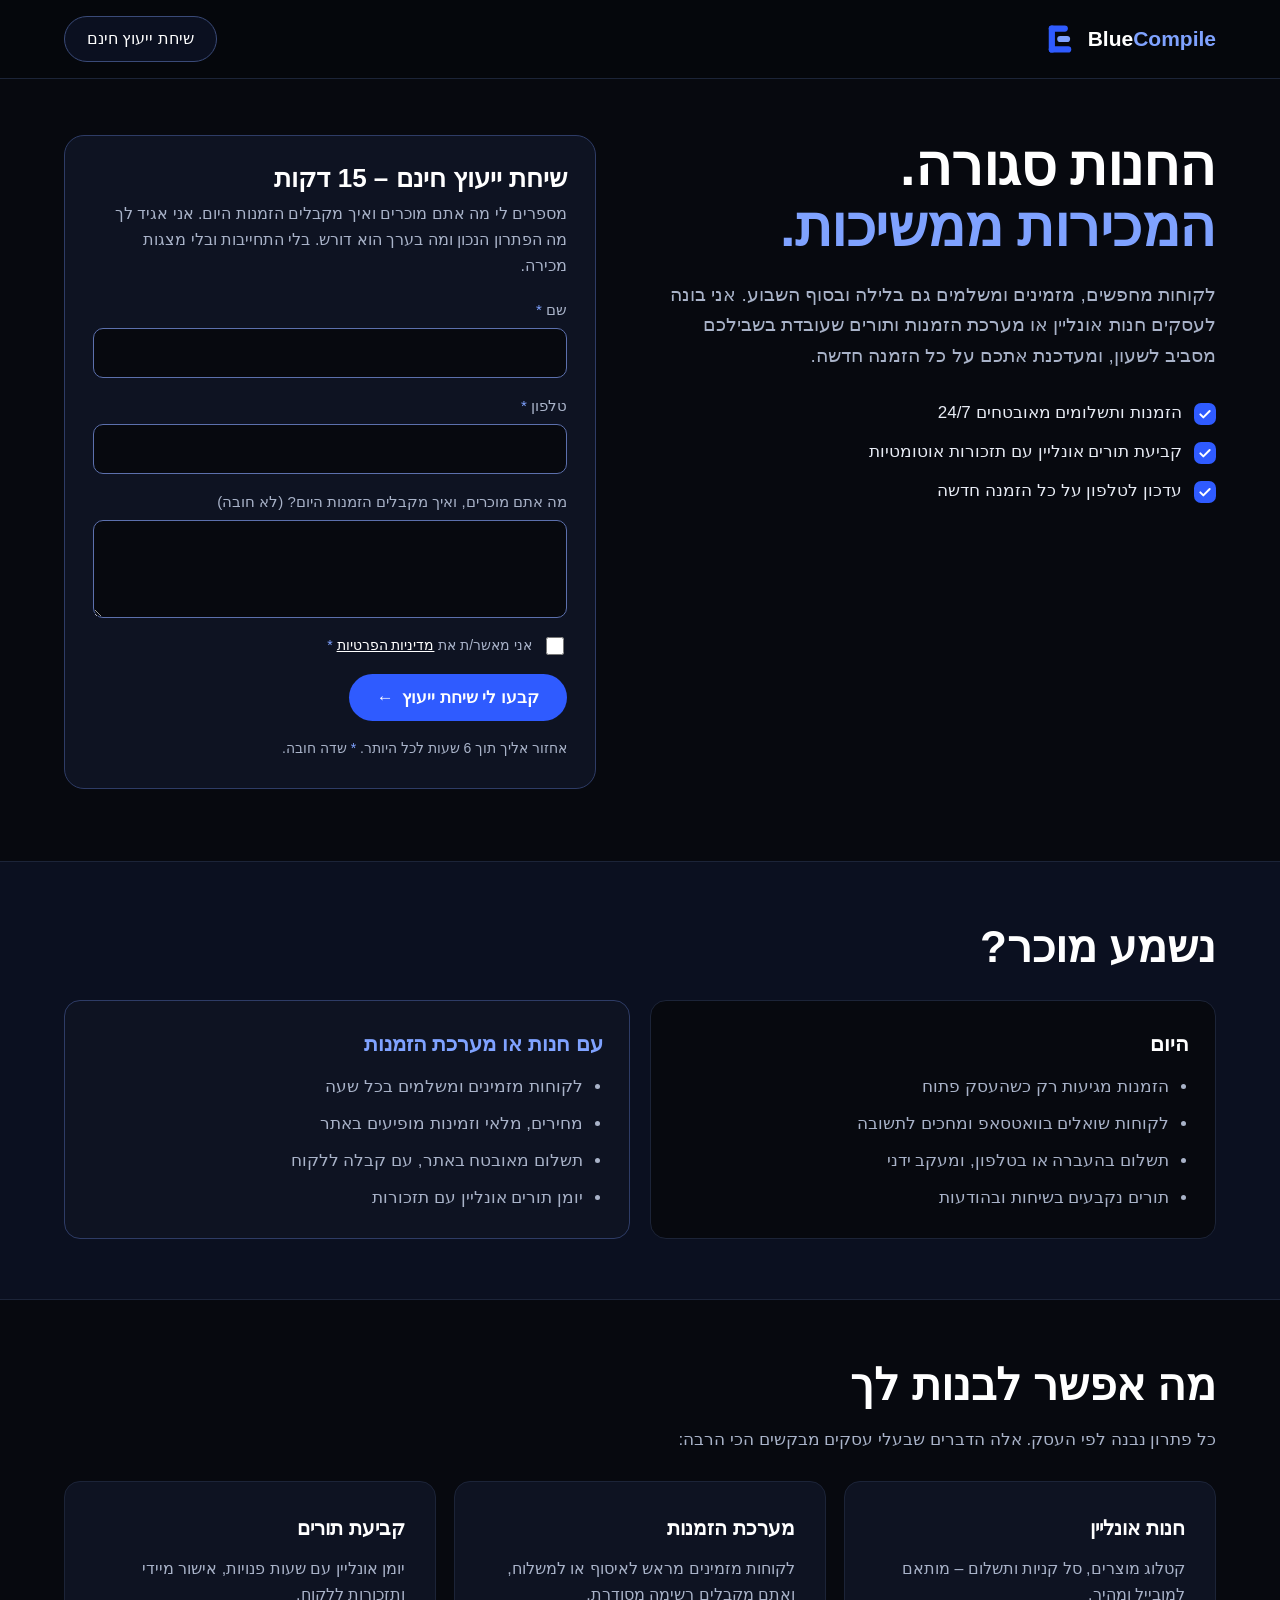
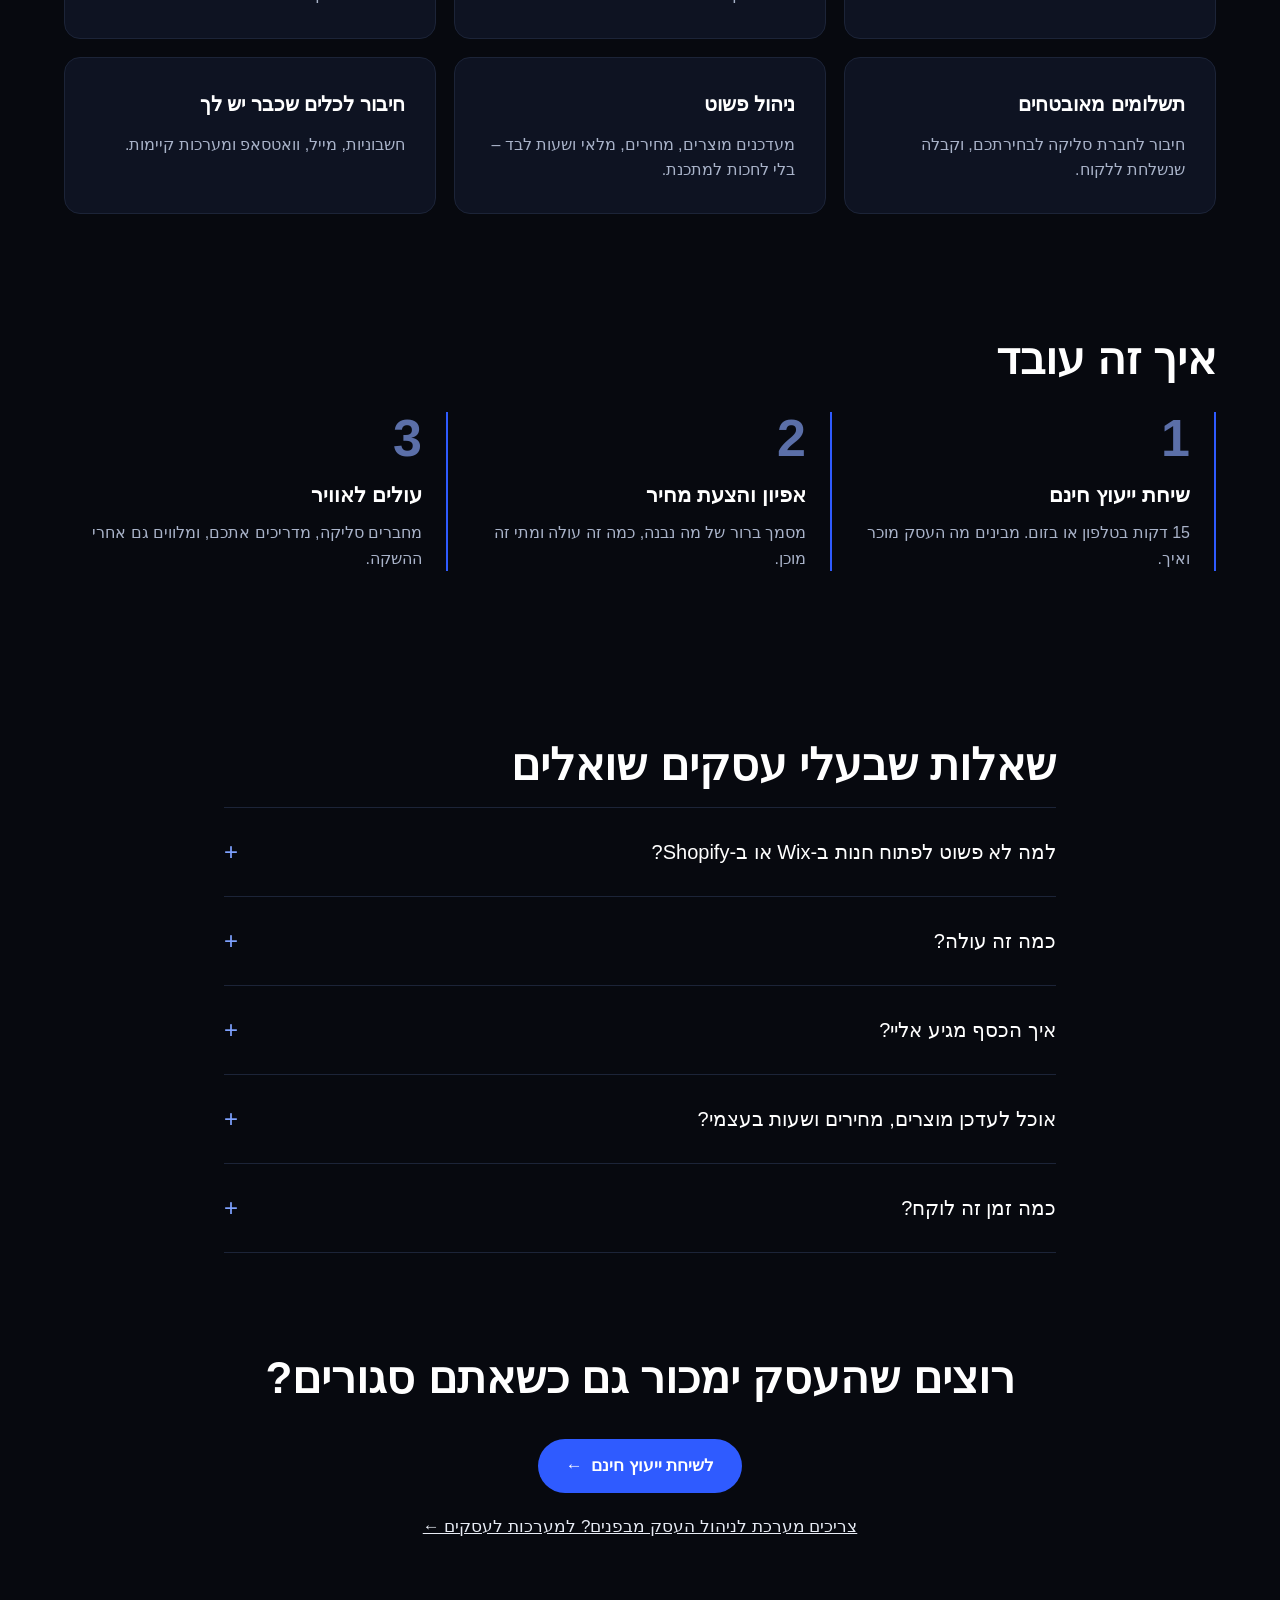
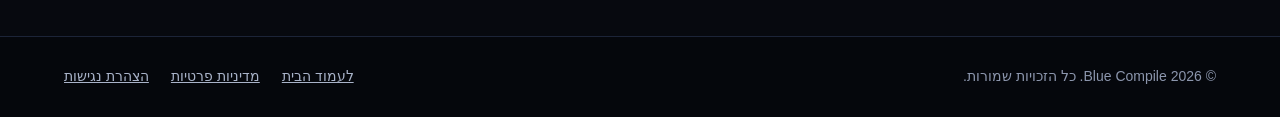
==== stores/index.html @ ac828753 "SEO: new landing pages, shorter descriptions, schema and sitemap - New page: online stores & orderin" ====
<!doctype html>
<html lang="he" dir="rtl">
<head>
<meta charset="utf-8">
<meta http-equiv="Content-Security-Policy" content="default-src 'self'; script-src 'self' https://gc.zgo.at 'sha256-ZF6asi5tMLktMOJkgpYoQeKQSBmZ2P6BsjSql/QqwnU='; style-src 'self' https://fonts.googleapis.com; font-src https://fonts.gstatic.com; img-src 'self' data: https://bluecompile.goatcounter.com; connect-src 'self' https://api.web3forms.com https://bluecompile.goatcounter.com; form-action https://api.web3forms.com; base-uri 'self'; object-src 'none'; upgrade-insecure-requests">
<meta name="referrer" content="strict-origin-when-cross-origin">
<meta name="viewport" content="width=device-width, initial-scale=1, viewport-fit=cover">
<title>בניית חנות אונליין ומערכת הזמנות לעסק | Blue Compile</title>
<meta name="description" content="חנות אונליין, מערכת הזמנות או קביעת תורים שמקבלת תשלומים 24/7 – בנויה לפי העסק שלך. שיחת ייעוץ חינם של 15 דקות, בלי התחייבות.">
<meta name="theme-color" content="#05070C">
<link rel="canonical" href="https://bluecompile.co.il/stores/">
<link rel="icon" href="../favicon.svg" type="image/svg+xml">
<meta property="og:type" content="website">
<meta property="og:site_name" content="Blue Compile">
<meta property="og:url" content="https://bluecompile.co.il/stores/">
<meta property="og:title" content="החנות סגורה. המכירות ממשיכות.">
<meta property="og:description" content="חנות אונליין ומערכת הזמנות ותורים שעובדת בשבילך 24/7. שיחת ייעוץ חינם של 15 דקות.">
<meta property="og:image" content="https://bluecompile.co.il/og-image.png">
<meta property="og:locale" content="he_IL">
<meta name="twitter:card" content="summary_large_image">
<link rel="preconnect" href="https://fonts.googleapis.com">
<link rel="preconnect" href="https://fonts.gstatic.com" crossorigin>
<link href="https://fonts.googleapis.com/css2?family=Rubik:wght@500;700;800&family=Heebo:wght@400;500;700&family=JetBrains+Mono:wght@500&display=swap" rel="stylesheet">
<link rel="stylesheet" href="../styles.css">
<script>window.goatcounter = {path: function (p) { return location.host + p; }};</script>
<script data-goatcounter="https://bluecompile.goatcounter.com/count" async src="https://gc.zgo.at/count.js"></script>
<script type="application/ld+json">
{
 "@context": "https://schema.org",
 "@type": "Service",
 "name": "בניית חנות אונליין ומערכת הזמנות לעסק",
 "serviceType": "E-commerce and online ordering development",
 "description": "חנות אונליין, מערכת הזמנות או קביעת תורים שמקבלת תשלומים 24/7, עם ממשק ניהול פשוט ועדכון על כל הזמנה חדשה.",
 "url": "https://bluecompile.co.il/stores/",
 "inLanguage": "he",
 "areaServed": "IL",
 "provider": {"@type": "Organization", "@id": "https://bluecompile.co.il/#org", "name": "Blue Compile", "url": "https://bluecompile.co.il/"},
 "offers": {"@type": "Offer", "name": "שיחת ייעוץ חינם – 15 דקות", "price": "0", "priceCurrency": "ILS"}
}
</script>
<script type="application/ld+json">
{
 "@context": "https://schema.org",
 "@type": "FAQPage",
 "mainEntity": [
  {"@type": "Question", "name": "למה לא פשוט לפתוח חנות ב-Wix או ב-Shopify?", "acceptedAnswer": {"@type": "Answer", "text": "לפעמים זו בדיוק התשובה הנכונה, ואם זה המצב אגיד לך את זה בשיחה. פתרון מותאם שווה את זה כשיש לך תהליך מיוחד: הזמנות בהתאמה אישית, משלוחים או תורים מורכבים, חיבור למערכות שכבר יש לך, או עמלות חודשיות שכבר מצטברות."}},
  {"@type": "Question", "name": "איך הכסף מגיע אליי?", "acceptedAnswer": {"@type": "Answer", "text": "התשלום עובר דרך חברת סליקה מוכרת לבחירתך, והכסף נכנס ישירות לחשבון העסק שלך."}},
  {"@type": "Question", "name": "אוכל לעדכן מוצרים, מחירים ושעות בעצמי?", "acceptedAnswer": {"@type": "Answer", "text": "כן. מקבלים ממשק ניהול פשוט לעדכון מוצרים, מחירים, מלאי ושעות פעילות, בלי לחכות למתכנת."}}
 ]
}
</script>
</head>
<body class="lp">

<a class="skip" href="#main">דלג לתוכן</a>

<header class="page-head">
  <div class="nav wrap">
    <a href="../" class="logo" dir="ltr" aria-label="Blue Compile – לעמוד הבית"><svg class="logo-mark" viewBox="0 0 64 64" aria-hidden="true" focusable="false"><rect x="12" y="8" width="11" height="48" rx="5.5" fill="#2F5BFF"/><rect x="12" y="8" width="34" height="11" rx="5.5" fill="#2F5BFF"/><rect x="27" y="26.5" width="23" height="11" rx="5.5" fill="#7FA2FF"/><rect x="12" y="45" width="40" height="11" rx="5.5" fill="#2F5BFF"/></svg><span class="logo-text">Blue<span>Compile</span></span></a>
    <a href="#lead" class="btn btn-ghost btn-sm">שיחת ייעוץ חינם</a>
  </div>
</header>

<main id="main" tabindex="-1">

<section class="wrap lp-hero" aria-labelledby="lpTitle">
  <div class="lp-hero-copy">
    <h1 id="lpTitle">החנות סגורה. <span class="hl">המכירות ממשיכות.</span></h1>
    <p class="lead">לקוחות מחפשים, מזמינים ומשלמים גם בלילה ובסוף השבוע. אני בונה לעסקים חנות אונליין או מערכת הזמנות ותורים שעובדת בשבילכם מסביב לשעון, ומעדכנת אתכם על כל הזמנה חדשה.</p>
    <ul class="lp-ticks">
      <li>הזמנות ותשלומים מאובטחים 24/7</li>
      <li>קביעת תורים אונליין עם תזכורות אוטומטיות</li>
      <li>עדכון לטלפון על כל הזמנה חדשה</li>
    </ul>
  </div>

  <div class="lp-offer" id="lead">
    <h2 id="leadTitle">שיחת ייעוץ חינם – 15 דקות</h2>
    <p class="lp-offer-sub">מספרים לי מה אתם מוכרים ואיך מקבלים הזמנות היום. אני אגיד לך מה הפתרון הנכון ומה בערך הוא דורש. בלי התחייבות ובלי מצגות מכירה.</p>
    <form class="form lp-form" id="contactForm" action="https://api.web3forms.com/submit" method="post" aria-labelledby="leadTitle">
      <input type="hidden" name="access_key" value="4b97d693-526b-404d-8cff-8bf46e7ca1a6">
      <input type="hidden" name="subject" value="בקשה לשיחת ייעוץ – דף חנויות אונליין">
      <input type="hidden" name="source" value="דף נחיתה: חנויות אונליין ומערכות הזמנות">
      <input type="checkbox" name="botcheck" class="hp" tabindex="-1" autocomplete="off" aria-hidden="true">
      <label><span>שם <span class="req" aria-hidden="true">*</span></span><input type="text" name="name" maxlength="100" autocomplete="name" required></label>
      <label><span>טלפון <span class="req" aria-hidden="true">*</span></span><input type="tel" name="phone" maxlength="30" autocomplete="tel" inputmode="tel" dir="ltr" required></label>
      <label><span>מה אתם מוכרים, ואיך מקבלים הזמנות היום? (לא חובה)</span><textarea name="message" maxlength="2000" rows="3"></textarea></label>
      <label class="check"><input type="checkbox" name="consent" required><span>אני מאשר/ת את <a href="../privacy.html">מדיניות הפרטיות</a> <span class="req" aria-hidden="true">*</span></span></label>
      <div class="status" id="formStatus" role="status" data-sending="שולח…" data-success="תודה! קיבלתי את הפרטים ואחזור אליך לתיאום השיחה." data-error="משהו השתבש והפרטים לא נשלחו. אפשר לנסות שוב, או לכתוב לי ישירות ל-blueecompile@gmail.com."></div>
      <button type="submit" class="btn btn-primary lp-submit">קבעו לי שיחת ייעוץ <span aria-hidden="true">←</span></button>
      <p class="form-note">אחזור אליך תוך 6 שעות לכל היותר. <span class="req">*</span> שדה חובה.</p>
    </form>
  </div>
</section>

<section class="band" aria-labelledby="beforeAfter">
  <div class="wrap section-tight">
    <h2 id="beforeAfter">נשמע מוכר?</h2>
    <div class="lp-compare">
      <div class="lp-col lp-before">
        <h3>היום</h3>
        <ul>
          <li>הזמנות מגיעות רק כשהעסק פתוח</li>
          <li>לקוחות שואלים בוואטסאפ ומחכים לתשובה</li>
          <li>תשלום בהעברה או בטלפון, ומעקב ידני</li>
          <li>תורים נקבעים בשיחות ובהודעות</li>
        </ul>
      </div>
      <div class="lp-col lp-after">
        <h3>עם חנות או מערכת הזמנות</h3>
        <ul>
          <li>לקוחות מזמינים ומשלמים בכל שעה</li>
          <li>מחירים, מלאי וזמינות מופיעים באתר</li>
          <li>תשלום מאובטח באתר, עם קבלה ללקוח</li>
          <li>יומן תורים אונליין עם תזכורות</li>
        </ul>
      </div>
    </div>
  </div>
</section>

<section class="wrap section-tight" aria-labelledby="whatTitle">
  <h2 id="whatTitle">מה אפשר לבנות לך</h2>
  <p class="sub">כל פתרון נבנה לפי העסק. אלה הדברים שבעלי עסקים מבקשים הכי הרבה:</p>
  <div class="grid grid-cards lp-features">
    <div class="card"><h3>חנות אונליין</h3><p>קטלוג מוצרים, סל קניות ותשלום – מותאם למובייל ומהיר.</p></div>
    <div class="card"><h3>מערכת הזמנות</h3><p>לקוחות מזמינים מראש לאיסוף או למשלוח, ואתם מקבלים רשימה מסודרת.</p></div>
    <div class="card"><h3>קביעת תורים</h3><p>יומן אונליין עם שעות פנויות, אישור מיידי ותזכורות ללקוח.</p></div>
    <div class="card"><h3>תשלומים מאובטחים</h3><p>חיבור לחברת סליקה לבחירתכם, וקבלה שנשלחת ללקוח.</p></div>
    <div class="card"><h3>ניהול פשוט</h3><p>מעדכנים מוצרים, מחירים, מלאי ושעות לבד – בלי לחכות למתכנת.</p></div>
    <div class="card"><h3>חיבור לכלים שכבר יש לך</h3><p>חשבוניות, מייל, וואטסאפ ומערכות קיימות.</p></div>
  </div>
</section>

<section class="wrap section-tight" aria-labelledby="howTitle">
  <h2 id="howTitle">איך זה עובד</h2>
  <ol class="grid grid-4 steps lp-steps">
    <li><div class="big" aria-hidden="true">1</div><h3>שיחת ייעוץ חינם</h3><p>15 דקות בטלפון או בזום. מבינים מה העסק מוכר ואיך.</p></li>
    <li><div class="big" aria-hidden="true">2</div><h3>אפיון והצעת מחיר</h3><p>מסמך ברור של מה נבנה, כמה זה עולה ומתי זה מוכן.</p></li>
    <li><div class="big" aria-hidden="true">3</div><h3>עולים לאוויר</h3><p>מחברים סליקה, מדריכים אתכם, ומלווים גם אחרי ההשקה.</p></li>
  </ol>
</section>

<section class="wrap narrow section-tight" aria-labelledby="lpFaq">
  <h2 id="lpFaq">שאלות שבעלי עסקים שואלים</h2>
  <details><summary><span>למה לא פשוט לפתוח חנות ב-Wix או ב-Shopify?</span><i aria-hidden="true">+</i></summary><p>לפעמים זו בדיוק התשובה הנכונה, ואם זה המצב אגיד לך את זה בשיחה. פתרון מותאם שווה את זה כשיש לך תהליך מיוחד: הזמנות בהתאמה אישית, משלוחים או תורים מורכבים, חיבור למערכות שכבר יש לך, או עמלות חודשיות שכבר מצטברות.</p></details>
  <details><summary><span>כמה זה עולה?</span><i aria-hidden="true">+</i></summary><p>זה תלוי במה שהעסק צריך. בשיחת הייעוץ נבין את הצרכים, ואחריה תקבל הצעת מחיר מסודרת – בלי התחייבות.</p></details>
  <details><summary><span>איך הכסף מגיע אליי?</span><i aria-hidden="true">+</i></summary><p>התשלום עובר דרך חברת סליקה מוכרת לבחירתך, והכסף נכנס ישירות לחשבון העסק שלך.</p></details>
  <details><summary><span>אוכל לעדכן מוצרים, מחירים ושעות בעצמי?</span><i aria-hidden="true">+</i></summary><p>כן. מקבלים ממשק ניהול פשוט לעדכון מוצרים, מחירים, מלאי ושעות פעילות, בלי לחכות למתכנת.</p></details>
  <details><summary><span>כמה זמן זה לוקח?</span><i aria-hidden="true">+</i></summary><p>לוח הזמנים נקבע באפיון. מתחילים במה שהכי חשוב לך, כדי שתתחיל למכור אונליין כמה שיותר מהר.</p></details>
</section>

<section class="wrap section-tight lp-final">
  <h2>רוצים שהעסק ימכור גם כשאתם סגורים?</h2>
  <a href="#lead" class="btn btn-primary">לשיחת ייעוץ חינם <span aria-hidden="true">←</span></a>
  <p><a href="../systems/">צריכים מערכת לניהול העסק מבפנים? למערכות לעסקים ←</a></p>
</section>

</main>

<footer class="footer">
  <div class="wrap footer-inner">
    <span>© <span id="year">2026</span> Blue Compile. כל הזכויות שמורות.</span>
    <span class="footer-links"><a href="../">לעמוד הבית</a><a href="../privacy.html">מדיניות פרטיות</a><a href="../accessibility.html">הצהרת נגישות</a></span>
  </div>
</footer>

<aside aria-label="קיצור דרך לשיחת ייעוץ"><a href="#lead" class="lp-sticky">לשיחת ייעוץ חינם – 15 דקות</a></aside>

<script src="../main.js" defer></script>
</body>
</html>
---- styles.css ----
:root{
  --bg:#07090F; --bg-deep:#05070C; --band:#0B1020; --surface:#0E1322;
  --line:#1C2438; --line-strong:#2E3C66; --input-border:#5C70AD;
  --text:#E8ECF5; --muted:#A9B3C9; --dim:#8C96AD; --white:#FFFFFF;
  --accent:#2F5BFF; --accent-light:#7FA2FF;
  --radius:16px; --max:1200px;
}
*{box-sizing:border-box}
html{scroll-behavior:smooth}
body{margin:0;background:var(--bg);color:var(--text);font-family:Heebo,sans-serif;font-size:17px;line-height:1.6}
a{color:var(--text)}
h1,h2,h3{font-family:Rubik,sans-serif;color:var(--white);margin:0}
p{margin:0}
img{max-width:100%}
.skip{position:absolute;inset-inline-start:8px;top:8px;transform:translateY(-200%);background:var(--accent);color:#fff;padding:8px 14px;border-radius:8px;z-index:10}
.skip:focus{transform:none}
.wrap{max-width:var(--max);margin:0 auto;padding-inline:24px}
.narrow{max-width:880px}
.section{padding-block:100px}
.section-tight{padding-block:60px}
.eyebrow{font-family:'JetBrains Mono',monospace;font-size:14px;color:var(--accent-light);margin-bottom:12px}
.eyebrow-light{color:#DCE3FF}
h2{font-weight:700;font-size:clamp(32px,4vw,44px);line-height:1.15;margin-bottom:16px}
h2.xl{font-weight:800;font-size:clamp(36px,5vw,50px);line-height:1.1}
.sub{color:var(--muted);max-width:620px}
.grid{display:grid;gap:18px;margin-top:44px}
.grid-cards{grid-template-columns:repeat(auto-fit,minmax(min(330px,100%),1fr))}
.grid-4{grid-template-columns:repeat(auto-fit,minmax(min(240px,100%),1fr));gap:28px}
.grid-3{grid-template-columns:repeat(auto-fit,minmax(min(320px,100%),1fr));gap:24px}
.grid-2{grid-template-columns:repeat(auto-fit,minmax(min(340px,100%),1fr));gap:24px;margin-top:0}

/* buttons */
.btn{display:inline-flex;align-items:center;gap:8px;min-height:44px;padding:13px 28px;border-radius:999px;text-decoration:none;font-weight:700;font-size:17px;border:none;cursor:pointer;font-family:inherit}
.btn-primary{background:var(--accent);color:#fff}

.btn-ghost{border:1.5px solid #3A4A78;background:var(--band);color:#fff;font-weight:500}
.btn-sm{padding:9px 22px;font-size:16px}

/* hero */
.hero{position:relative;overflow:hidden;min-height:780px;background:var(--bg-deep);border-bottom:1px solid var(--line)}
#hero3d{position:absolute;inset:0;width:100%;height:100%;display:block}
.hero-inner{position:relative}
.nav{display:flex;flex-wrap:wrap;align-items:center;justify-content:space-between;gap:16px;padding-block:22px}
.logo{display:flex;align-items:center;gap:10px;text-decoration:none;color:#fff}
.logo-mark{width:36px;height:36px;display:block;flex:none}
.logo-text{font-family:Rubik,sans-serif;font-weight:700;font-size:21px}
.logo-text span{color:var(--accent-light)}
.nav-links{display:flex;flex-wrap:wrap;gap:28px;font-weight:500;font-size:16px}
.nav-links a{text-decoration:none}
.hero-body{padding-block:110px 120px}
.hero-copy{max-width:620px}
.hero h1{font-weight:800;font-size:clamp(42px,6vw,68px);line-height:1.06;letter-spacing:-1px}
.hl{color:var(--accent-light)}
.lead{margin-top:28px;font-size:20px;color:var(--muted);max-width:520px}
.ctas{display:flex;flex-wrap:wrap;gap:14px;margin-top:38px}
.stats{display:flex;flex-wrap:wrap;gap:44px;margin-top:64px}
.stats strong{display:block;font-family:Rubik,sans-serif;font-size:34px;color:#fff}
.stats span{font-size:15px;color:var(--dim)}

/* strip */
.strip{background:var(--band);border-bottom:1px solid var(--line)}
.strip-inner{display:flex;flex-wrap:wrap;justify-content:center;gap:14px 30px;padding-block:24px;font-family:'JetBrains Mono',monospace;font-size:15px;color:var(--muted)}
.strip i{font-style:normal;color:var(--line-strong)}

/* cards */
.card{background:var(--surface);border:1px solid var(--line);border-radius:var(--radius);padding:30px;display:flex;flex-direction:column;gap:12px;transition:border-color .2s,transform .2s}

.card h3{font-size:23px}
.card p{color:var(--muted);font-size:16px}
.num{font-family:'JetBrains Mono',monospace;font-size:15px;color:var(--accent-light)}
.tags{display:flex;flex-wrap:wrap;gap:8px;margin-top:auto;padding-top:8px}
.tags span{font-family:'JetBrains Mono',monospace;font-size:12px;color:#C9D3EA;background:#121A2E;border:1px solid #24304D;padding:4px 10px;border-radius:999px}

/* when */
.when{background:var(--accent);color:#fff;border-radius:24px;padding:56px 48px}
.when h2{margin-bottom:0}
.when .grid>div{border-top:1px solid #A8B9FF;padding-top:20px}
.when h3{font-size:20px;margin-bottom:8px}
.when p{color:#EEF1FF;font-size:16px}

/* steps */
.steps{list-style:none;padding:0;margin-top:44px;gap:0}
.steps li{border-inline-start:2px solid var(--accent);padding-inline:24px;margin-bottom:32px}
.steps .big{font-family:Rubik,sans-serif;font-weight:800;font-size:52px;line-height:1;color:#5B6FA8}
.steps h3{margin:14px 0 8px;font-size:21px}
.steps p,.why p{color:var(--muted);font-size:16px}
.band{background:var(--band);border-block:1px solid var(--line)}
.why h3{margin:10px 0 8px;font-size:21px}

/* projects */
.row-between{display:flex;flex-wrap:wrap;justify-content:space-between;align-items:flex-end;gap:16px}
.row-between h2{margin-bottom:0}
.link{font-weight:500;color:var(--accent-light)}
.project{display:flex;flex-direction:column;gap:14px}
.shot{aspect-ratio:4/3;border-radius:var(--radius);background:var(--surface);border:1px dashed var(--line-strong);display:flex;align-items:center;justify-content:center;color:var(--dim);font-size:15px}
.ptag{font-family:'JetBrains Mono',monospace;font-size:13px;color:var(--dim)}
.project h3{font-size:22px}
.project p{color:var(--muted);font-size:16px}

/* quotes */
.quote{margin:0;background:var(--surface);border:1px solid var(--line);border-radius:var(--radius);padding:36px}
.quote blockquote{margin:0;font-family:Rubik,sans-serif;font-weight:500;font-size:22px;line-height:1.45;color:#fff}
.quote figcaption{margin-top:22px;display:flex;align-items:center;gap:12px}
.quote small{color:var(--dim);font-size:15px}
.avatar{width:44px;height:44px;border-radius:50%;background:var(--line);flex:none}

/* faq */
details{border-top:1px solid var(--line);padding:22px 0}
details:last-of-type{border-bottom:1px solid var(--line)}
summary{cursor:pointer;list-style:none;display:flex;justify-content:space-between;align-items:center;gap:16px;min-height:44px;font-family:Rubik,sans-serif;font-weight:500;font-size:20px;color:#fff}
summary::-webkit-details-marker{display:none}
summary i{font-style:normal;font-size:24px;color:var(--accent-light);transition:transform .2s}
details[open] summary i{transform:rotate(45deg)}
details p{margin-top:12px;color:var(--muted)}

/* contact */
.contact{display:flex;flex-wrap:wrap;gap:56px}
.contact-copy{flex:1 1 380px;min-width:0}
.contact-links{margin-top:32px;display:flex;flex-direction:column;gap:10px;font-size:17px}
.contact-links a{color:#fff}
.form{flex:999 1 480px;min-width:0;background:var(--surface);border:1px solid var(--line);border-radius:18px;padding:32px;display:flex;flex-direction:column;gap:18px}
.form .row{display:flex;flex-wrap:wrap;gap:18px}
.form .row label{flex:1 1 200px}
.form label{display:flex;flex-direction:column;gap:6px;font-size:15px;color:var(--muted)}
.form input[type=text],.form input[type=tel],.form input[type=email],.form textarea{font:inherit;background:var(--bg);border:1px solid var(--input-border);border-radius:10px;padding:12px 14px;color:#fff;min-height:44px}
.form input:focus,.form textarea:focus{outline:2px solid var(--accent-light);outline-offset:1px}
.form textarea{resize:vertical}
.form .check{flex-direction:row;align-items:flex-start;gap:10px;font-size:14px}
.form .check input{width:18px;height:18px;margin-top:3px}
.form .check a{color:#fff}
.form .btn{align-self:flex-start}
.status{background:#16244A;color:#fff;border-radius:10px;padding:14px 16px}
.status:empty{display:none}
.status.is-error{background:#3A1622}
.hp{display:none}
.form .btn:disabled{opacity:.6;cursor:wait}
.form .check>span{flex:1}

/* footer */
.footer{background:var(--bg-deep);color:var(--dim);font-size:14px;border-top:1px solid var(--line)}
.footer-inner{display:flex;flex-wrap:wrap;justify-content:space-between;gap:16px;padding-block:28px}
.footer-links{display:flex;flex-wrap:wrap;gap:22px}
.footer-links a{color:var(--muted)}

/* accessibility */
:focus-visible{outline:2px solid var(--accent-light);outline-offset:3px;border-radius:4px}
.btn:focus-visible{border-radius:999px}
.anim-toggle{position:absolute;inset-inline-end:24px;bottom:20px;z-index:2;min-height:44px;padding:8px 16px;border-radius:999px;border:1px solid var(--input-border);background:var(--band);color:var(--text);font:inherit;font-size:14px;cursor:pointer}

.req{color:var(--accent-light)}
.form-note{font-size:14px;color:var(--muted)}

/* text pages (accessibility statement) */
.page-head{border-bottom:1px solid var(--line);background:var(--bg-deep)}
.doc{max-width:760px;margin:0 auto;padding-inline:24px;padding-block:64px 96px}
.doc h1{font-weight:800;font-size:clamp(32px,4.5vw,44px);line-height:1.15;margin-bottom:12px;text-wrap:balance}
.doc h2{font-size:24px;margin:44px 0 12px}
.doc p,.doc li{color:var(--muted);max-width:68ch}
.doc p+p{margin-top:12px}
.doc ul{padding-inline-start:22px;margin:12px 0 0;display:grid;gap:8px}
.doc .meta{color:var(--dim);font-size:15px}
.doc .contact-box{margin-top:16px;background:var(--surface);border:1px solid var(--line);border-radius:var(--radius);padding:24px}
.doc .contact-box p{color:var(--text)}
.doc a{color:var(--accent-light)}

/* landing page */
.lp .page-head .nav{padding-block:16px}
.lp-hero{display:flex;flex-wrap:wrap;gap:48px;align-items:flex-start;padding-block:56px 72px}
.lp-hero-copy{flex:1 1 420px;min-width:0}
.lp-hero h1{font-weight:800;font-size:clamp(36px,5vw,56px);line-height:1.1;letter-spacing:-.5px;text-wrap:balance}
.lp-hero .lead{margin-top:22px;font-size:19px;color:var(--muted);max-width:560px}
.lp-ticks{list-style:none;padding:0;margin:28px 0 0;display:grid;gap:12px}
.lp-ticks li{position:relative;padding-inline-start:34px;color:var(--text)}
.lp-ticks li::before{content:"";position:absolute;inset-inline-start:0;top:4px;width:22px;height:22px;border-radius:7px;background:var(--accent) url("data:image/svg+xml,%3Csvg xmlns='http://www.w3.org/2000/svg' viewBox='0 0 24 24'%3E%3Cpath d='M5 12.5l4.5 4.5L19 7.5' fill='none' stroke='white' stroke-width='3' stroke-linecap='round' stroke-linejoin='round'/%3E%3C/svg%3E") center/16px no-repeat}
.lp-offer{flex:1 1 380px;min-width:0;background:var(--surface);border:1px solid var(--line-strong);border-radius:20px;padding:28px;scroll-margin-top:16px}
.lp-offer h2{font-size:26px;margin-bottom:8px}
.lp-offer-sub{color:var(--muted);font-size:16px;margin-bottom:20px}
.lp-form{background:none;border:0;padding:0;gap:16px}
.lp-submit{align-self:stretch;justify-content:center}
.lp-compare{display:grid;grid-template-columns:repeat(auto-fit,minmax(min(300px,100%),1fr));gap:20px;margin-top:28px}
.lp-col{border-radius:var(--radius);padding:26px;border:1px solid var(--line)}
.lp-col h3{font-size:21px;margin-bottom:12px}
.lp-col ul{margin:0;padding-inline-start:20px;display:grid;gap:10px;color:var(--muted)}
.lp-before{background:var(--bg)}
.lp-after{background:var(--surface);border-color:var(--line-strong)}
.lp-after h3{color:var(--accent-light)}
.lp-features{margin-top:28px}
.lp-features .card h3{font-size:20px}
.lp-steps{margin-top:28px}
.lp-final{text-align:center;display:flex;flex-direction:column;align-items:center;gap:20px;padding-block:40px 96px}
.lp-sticky{display:none}
@media (max-width:820px){
  .lp-sticky{display:flex;position:fixed;inset-inline:12px;bottom:calc(12px + env(safe-area-inset-bottom,0px));z-index:5;justify-content:center;align-items:center;min-height:52px;border-radius:999px;background:var(--accent);color:#fff;font-weight:700;font-size:17px;text-decoration:none;box-shadow:0 10px 30px rgba(0,0,0,.45)}
  .lp-sticky:hover{color:#fff}
  .lp .footer{padding-bottom:80px}
  .lp .page-head .btn{display:none}
  .lp-hero{padding-block:32px 48px;gap:32px}
}

@media (max-width:640px){
  .section{padding-block:72px}
  .when{padding:40px 24px}
  .hero{min-height:auto}
  .hero-body{padding-block:56px 72px}
  .nav-links{order:3;width:100%;gap:18px}
}
@media (prefers-reduced-motion:reduce){
  html{scroll-behavior:auto}
  .card,.btn{transition:none}
  .btn:active{transform:none}
}

/* Minimum 24px target size for nav and footer links (WCAG 2.2 - 2.5.8) */
.nav-links a,.footer-links a{display:inline-flex;align-items:center;min-height:24px;min-width:24px}

/* Polish: hover only on devices with a real pointer, so effects do not stick after a tap */
@media (hover:hover){
  a:hover{color:var(--accent-light)}
  .btn-primary:hover{background:#2148E0;color:#fff}
  .card:hover{border-color:var(--line-strong);transform:translateY(-2px)}
  .anim-toggle:hover{border-color:var(--accent-light)}
}
/* Polish: smooth colour change and press feedback on buttons */
.btn{transition:background-color .2s ease,border-color .2s ease,color .2s ease,transform .15s ease-out}
.btn:active{transform:scale(.97)}
@media (prefers-reduced-motion:reduce){
  .btn{transition:none}
  .btn:active{transform:none}
}
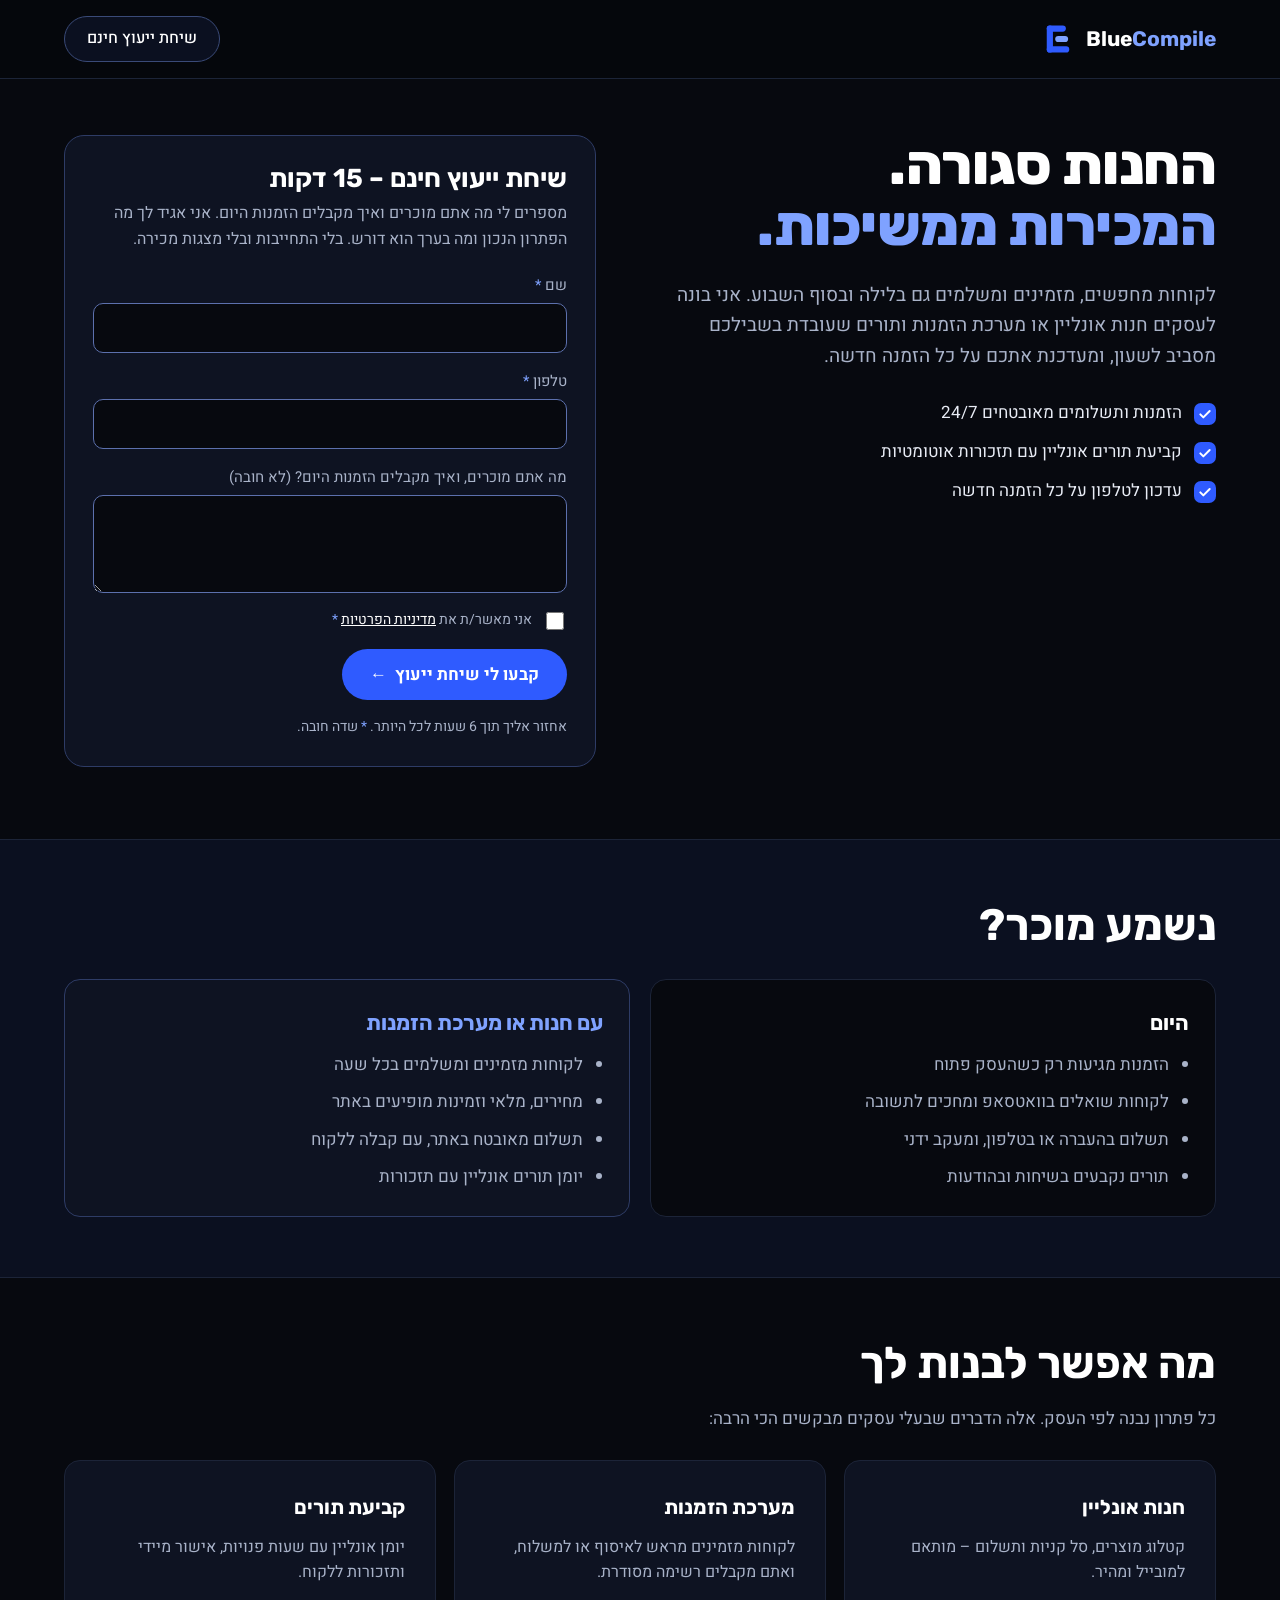
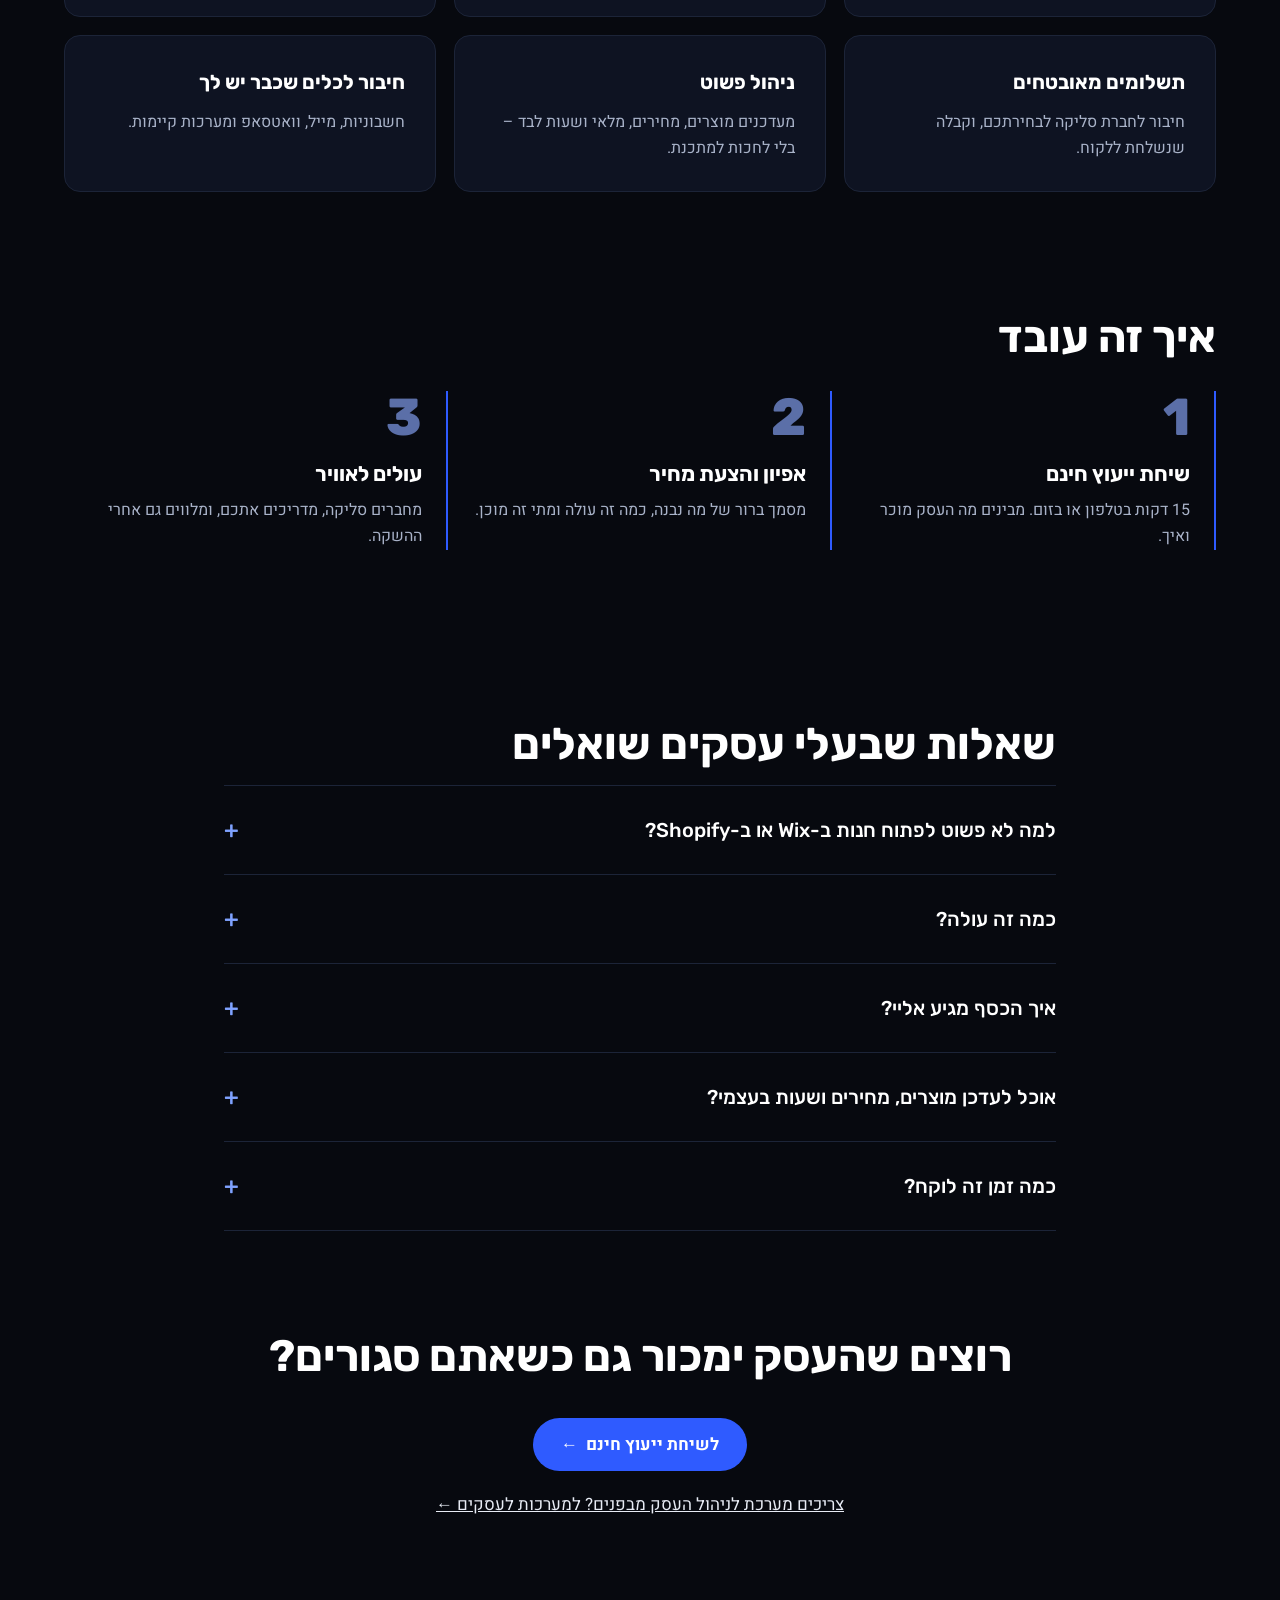
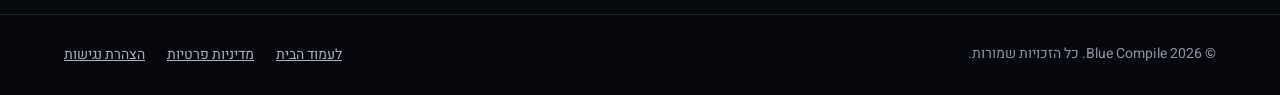
==== commit d5ab8430: "a11y + privacy: self-host fonts, fix label-in-name mismatches Accessibility (WCAG 2.1 AA): - Fix WCA" ====
--- a/stores/index.html
+++ b/stores/index.html
@@ -2,7 +2,7 @@
 <html lang="he" dir="rtl">
 <head>
 <meta charset="utf-8">
-<meta http-equiv="Content-Security-Policy" content="default-src 'self'; script-src 'self' https://gc.zgo.at 'sha256-ZF6asi5tMLktMOJkgpYoQeKQSBmZ2P6BsjSql/QqwnU='; style-src 'self' https://fonts.googleapis.com; font-src https://fonts.gstatic.com; img-src 'self' data: https://bluecompile.goatcounter.com; connect-src 'self' https://api.web3forms.com https://bluecompile.goatcounter.com; form-action https://api.web3forms.com; base-uri 'self'; object-src 'none'; upgrade-insecure-requests">
+<meta http-equiv="Content-Security-Policy" content="default-src 'self'; script-src 'self' https://gc.zgo.at 'sha256-ZF6asi5tMLktMOJkgpYoQeKQSBmZ2P6BsjSql/QqwnU='; style-src 'self'; font-src 'self'; img-src 'self' data: https://bluecompile.goatcounter.com; connect-src 'self' https://api.web3forms.com https://bluecompile.goatcounter.com; form-action https://api.web3forms.com; base-uri 'self'; object-src 'none'; upgrade-insecure-requests">
 <meta name="referrer" content="strict-origin-when-cross-origin">
 <meta name="viewport" content="width=device-width, initial-scale=1, viewport-fit=cover">
 <title>בניית חנות אונליין ומערכת הזמנות לעסק | Blue Compile</title>
@@ -18,9 +18,7 @@
 <meta property="og:image" content="https://bluecompile.co.il/og-image.png">
 <meta property="og:locale" content="he_IL">
 <meta name="twitter:card" content="summary_large_image">
-<link rel="preconnect" href="https://fonts.googleapis.com">
-<link rel="preconnect" href="https://fonts.gstatic.com" crossorigin>
-<link href="https://fonts.googleapis.com/css2?family=Rubik:wght@500;700;800&family=Heebo:wght@400;500;700&family=JetBrains+Mono:wght@500&display=swap" rel="stylesheet">
+<link rel="stylesheet" href="../fonts.css">
 <link rel="stylesheet" href="../styles.css">
 <script>window.goatcounter = {path: function (p) { return location.host + p; }};</script>
 <script data-goatcounter="https://bluecompile.goatcounter.com/count" async src="https://gc.zgo.at/count.js"></script>
@@ -56,7 +54,7 @@
 
 <header class="page-head">
   <div class="nav wrap">
-    <a href="../" class="logo" dir="ltr" aria-label="Blue Compile – לעמוד הבית"><svg class="logo-mark" viewBox="0 0 64 64" aria-hidden="true" focusable="false"><rect x="12" y="8" width="11" height="48" rx="5.5" fill="#2F5BFF"/><rect x="12" y="8" width="34" height="11" rx="5.5" fill="#2F5BFF"/><rect x="27" y="26.5" width="23" height="11" rx="5.5" fill="#7FA2FF"/><rect x="12" y="45" width="40" height="11" rx="5.5" fill="#2F5BFF"/></svg><span class="logo-text">Blue<span>Compile</span></span></a>
+    <a href="../" class="logo" dir="ltr" aria-label="BlueCompile – לעמוד הבית"><svg class="logo-mark" viewBox="0 0 64 64" aria-hidden="true" focusable="false"><rect x="12" y="8" width="11" height="48" rx="5.5" fill="#2F5BFF"/><rect x="12" y="8" width="34" height="11" rx="5.5" fill="#2F5BFF"/><rect x="27" y="26.5" width="23" height="11" rx="5.5" fill="#7FA2FF"/><rect x="12" y="45" width="40" height="11" rx="5.5" fill="#2F5BFF"/></svg><span class="logo-text">Blue<span>Compile</span></span></a>
     <a href="#lead" class="btn btn-ghost btn-sm">שיחת ייעוץ חינם</a>
   </div>
 </header>
--- a/fonts.css
+++ b/fonts.css
@@ -0,0 +1,14 @@
+/* Self-hosted fonts — no request reaches Google (GDPR-safe). Generated from @fontsource. */
+@font-face{font-family:'Rubik';font-style:normal;font-weight:500;font-display:swap;src:url('fonts/rubik-latin-500.woff2') format('woff2');unicode-range:U+0000-00FF,U+0131,U+0152-0153,U+02BB-02BC,U+02C6,U+02DA,U+02DC,U+0304,U+0308,U+0329,U+2000-206F,U+20AC,U+2122,U+2191,U+2193,U+2212,U+2215,U+FEFF,U+FFFD}
+@font-face{font-family:'Rubik';font-style:normal;font-weight:500;font-display:swap;src:url('fonts/rubik-hebrew-500.woff2') format('woff2');unicode-range:U+0307-0308,U+0590-05FF,U+200C-2010,U+20AA,U+25CC,U+FB1D-FB4F}
+@font-face{font-family:'Rubik';font-style:normal;font-weight:700;font-display:swap;src:url('fonts/rubik-latin-700.woff2') format('woff2');unicode-range:U+0000-00FF,U+0131,U+0152-0153,U+02BB-02BC,U+02C6,U+02DA,U+02DC,U+0304,U+0308,U+0329,U+2000-206F,U+20AC,U+2122,U+2191,U+2193,U+2212,U+2215,U+FEFF,U+FFFD}
+@font-face{font-family:'Rubik';font-style:normal;font-weight:700;font-display:swap;src:url('fonts/rubik-hebrew-700.woff2') format('woff2');unicode-range:U+0307-0308,U+0590-05FF,U+200C-2010,U+20AA,U+25CC,U+FB1D-FB4F}
+@font-face{font-family:'Rubik';font-style:normal;font-weight:800;font-display:swap;src:url('fonts/rubik-latin-800.woff2') format('woff2');unicode-range:U+0000-00FF,U+0131,U+0152-0153,U+02BB-02BC,U+02C6,U+02DA,U+02DC,U+0304,U+0308,U+0329,U+2000-206F,U+20AC,U+2122,U+2191,U+2193,U+2212,U+2215,U+FEFF,U+FFFD}
+@font-face{font-family:'Rubik';font-style:normal;font-weight:800;font-display:swap;src:url('fonts/rubik-hebrew-800.woff2') format('woff2');unicode-range:U+0307-0308,U+0590-05FF,U+200C-2010,U+20AA,U+25CC,U+FB1D-FB4F}
+@font-face{font-family:'Heebo';font-style:normal;font-weight:400;font-display:swap;src:url('fonts/heebo-latin-400.woff2') format('woff2');unicode-range:U+0000-00FF,U+0131,U+0152-0153,U+02BB-02BC,U+02C6,U+02DA,U+02DC,U+0304,U+0308,U+0329,U+2000-206F,U+20AC,U+2122,U+2191,U+2193,U+2212,U+2215,U+FEFF,U+FFFD}
+@font-face{font-family:'Heebo';font-style:normal;font-weight:400;font-display:swap;src:url('fonts/heebo-hebrew-400.woff2') format('woff2');unicode-range:U+0307-0308,U+0590-05FF,U+200C-2010,U+20AA,U+25CC,U+FB1D-FB4F}
+@font-face{font-family:'Heebo';font-style:normal;font-weight:500;font-display:swap;src:url('fonts/heebo-latin-500.woff2') format('woff2');unicode-range:U+0000-00FF,U+0131,U+0152-0153,U+02BB-02BC,U+02C6,U+02DA,U+02DC,U+0304,U+0308,U+0329,U+2000-206F,U+20AC,U+2122,U+2191,U+2193,U+2212,U+2215,U+FEFF,U+FFFD}
+@font-face{font-family:'Heebo';font-style:normal;font-weight:500;font-display:swap;src:url('fonts/heebo-hebrew-500.woff2') format('woff2');unicode-range:U+0307-0308,U+0590-05FF,U+200C-2010,U+20AA,U+25CC,U+FB1D-FB4F}
+@font-face{font-family:'Heebo';font-style:normal;font-weight:700;font-display:swap;src:url('fonts/heebo-latin-700.woff2') format('woff2');unicode-range:U+0000-00FF,U+0131,U+0152-0153,U+02BB-02BC,U+02C6,U+02DA,U+02DC,U+0304,U+0308,U+0329,U+2000-206F,U+20AC,U+2122,U+2191,U+2193,U+2212,U+2215,U+FEFF,U+FFFD}
+@font-face{font-family:'Heebo';font-style:normal;font-weight:700;font-display:swap;src:url('fonts/heebo-hebrew-700.woff2') format('woff2');unicode-range:U+0307-0308,U+0590-05FF,U+200C-2010,U+20AA,U+25CC,U+FB1D-FB4F}
+@font-face{font-family:'JetBrains Mono';font-style:normal;font-weight:500;font-display:swap;src:url('fonts/jetbrains-mono-latin-500.woff2') format('woff2');unicode-range:U+0000-00FF,U+0131,U+0152-0153,U+02BB-02BC,U+02C6,U+02DA,U+02DC,U+0304,U+0308,U+0329,U+2000-206F,U+20AC,U+2122,U+2191,U+2193,U+2212,U+2215,U+FEFF,U+FFFD}
